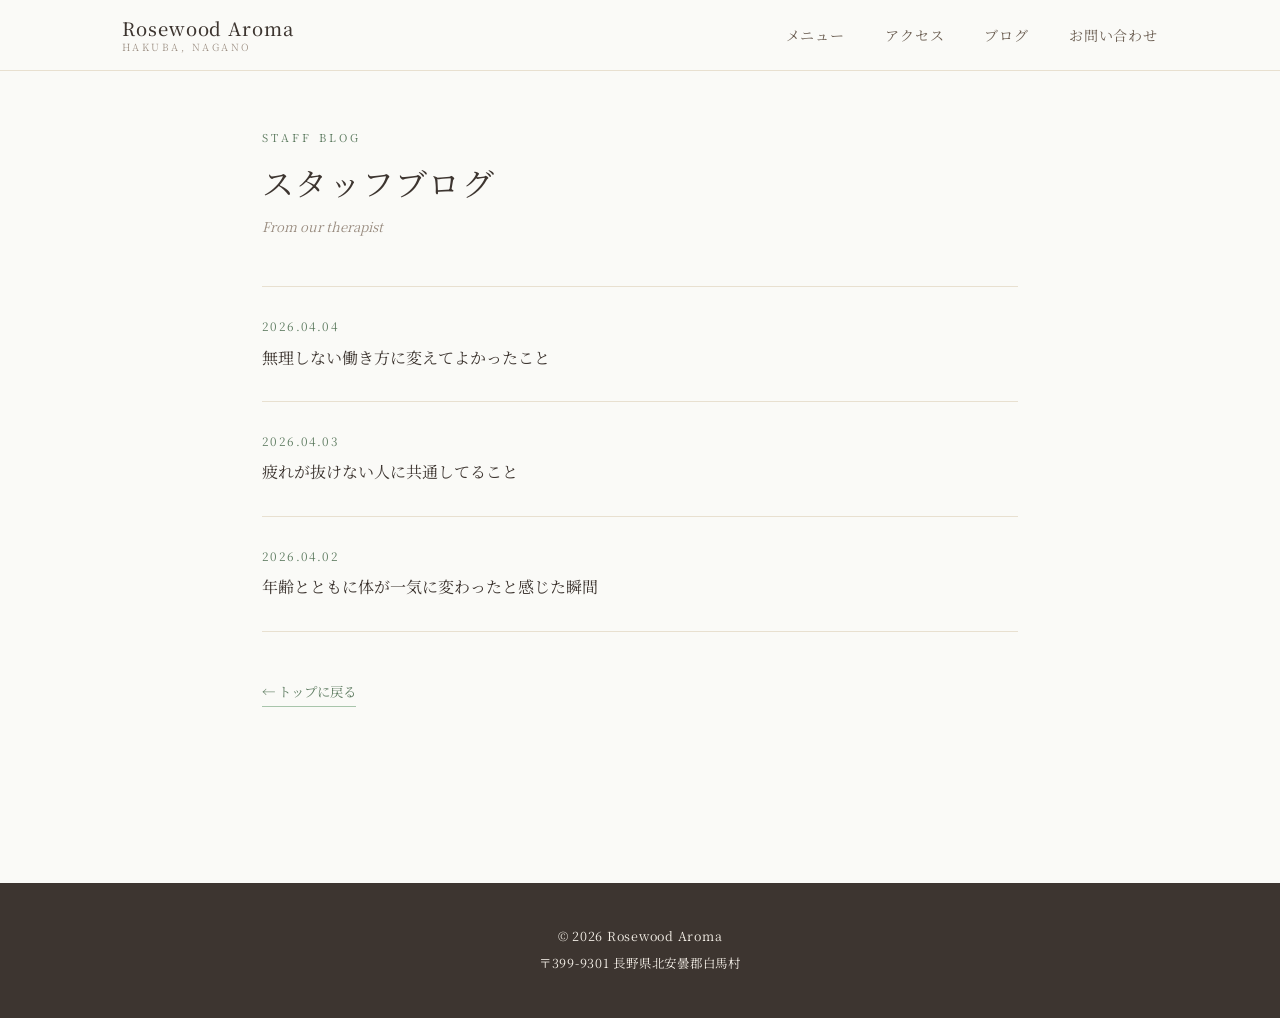
==== blog/index.html @ 558cebe7 "Initial commit: Rosewood Aroma website" ====
<!DOCTYPE html>
<html lang="ja">
<head>
  <meta charset="UTF-8">
  <meta name="viewport" content="width=device-width, initial-scale=1.0">
  <title>スタッフブログ | Rosewood Aroma</title>
  <meta name="description" content="Rosewood Aromaセラピストによるブログ。体のこと、暮らしのこと、白馬の日々のこと。">
  <link rel="stylesheet" href="../assets/style.css">
</head>
<body>

<nav>
  <div class="nav-inner">
    <a href="../index.html" class="nav-logo">
      Rosewood Aroma
      <span>HAKUBA, NAGANO</span>
    </a>
    <button class="hamburger" onclick="toggleMenu()" aria-label="メニューを開く">
      <span></span><span></span><span></span>
    </button>
    <ul class="nav-links" id="navLinks">
      <li><a href="../index.html#menu">メニュー</a></li>
      <li><a href="../index.html#access">アクセス</a></li>
      <li><a href="../blog/">ブログ</a></li>
      <li><a href="../index.html#contact">お問い合わせ</a></li>
    </ul>
  </div>
</nav>

<section class="blog-post-page">
  <div class="blog-index-wrap">

    <p class="section-label">Staff Blog</p>
    <h1 class="blog-post-title" style="font-size: clamp(1.5rem, 3vw, 2rem); margin-bottom: 0.4rem;">スタッフブログ</h1>
    <p style="font-size: 0.82rem; color: var(--text-light); font-style: italic; margin-bottom: 3rem;">From our therapist</p>

    <ul class="blog-list">
      <li class="blog-list-item">
        <p class="blog-list-date">2026.04.04</p>
        <a href="post1.html" class="blog-list-title">無理しない働き方に変えてよかったこと</a>
      </li>
      <li class="blog-list-item">
        <p class="blog-list-date">2026.04.03</p>
        <a href="post2.html" class="blog-list-title">疲れが抜けない人に共通してること</a>
      </li>
      <li class="blog-list-item">
        <p class="blog-list-date">2026.04.02</p>
        <a href="post3.html" class="blog-list-title">年齢とともに体が一気に変わったと感じた瞬間</a>
      </li>
    </ul>

    <a href="../index.html" class="blog-back" style="margin-top: 3rem;">← トップに戻る</a>

  </div>
</section>

<footer>
  <p>&copy; 2026 Rosewood Aroma</p>
  <p>〒399-9301 長野県北安曇郡白馬村</p>
</footer>

<script>
  function toggleMenu() {
    document.getElementById('navLinks').classList.toggle('open');
  }
</script>

</body>
</html>
---- assets/style.css ----
@import url('https://fonts.googleapis.com/css2?family=Noto+Serif+JP:wght@300;400;500;600&display=swap');

:root {
  --beige: #F5F0E8;
  --beige-dark: #E8E0D0;
  --green: #7A9E7E;
  --green-dark: #5C7A5F;
  --green-light: #A8C5AB;
  --off-white: #FAFAF7;
  --text-dark: #3D3530;
  --text-mid: #6B5E52;
  --text-light: #9B8E82;
  --white: #FFFFFF;
}

* { margin: 0; padding: 0; box-sizing: border-box; }

body {
  font-family: 'Noto Serif JP', serif;
  background-color: var(--off-white);
  color: var(--text-dark);
  line-height: 1.8;
}

/* ── Navigation ── */
nav {
  background-color: rgba(250, 250, 247, 0.96);
  backdrop-filter: blur(8px);
  position: fixed;
  top: 0;
  width: 100%;
  z-index: 100;
  border-bottom: 1px solid var(--beige-dark);
}

.nav-inner {
  max-width: 1100px;
  margin: 0 auto;
  padding: 0 2rem;
  display: flex;
  justify-content: space-between;
  align-items: center;
  height: 70px;
}

.nav-logo {
  font-size: 1.15rem;
  font-weight: 500;
  color: var(--text-dark);
  text-decoration: none;
  letter-spacing: 0.05em;
  line-height: 1.3;
}

.nav-logo span {
  display: block;
  font-size: 0.62rem;
  color: var(--text-light);
  letter-spacing: 0.25em;
  font-weight: 300;
}

.nav-links {
  display: flex;
  gap: 2.5rem;
  list-style: none;
}

.nav-links a {
  text-decoration: none;
  color: var(--text-mid);
  font-size: 0.88rem;
  letter-spacing: 0.06em;
  transition: color 0.3s;
}

.nav-links a:hover { color: var(--green-dark); }

.hamburger {
  display: none;
  flex-direction: column;
  gap: 5px;
  cursor: pointer;
  background: none;
  border: none;
  padding: 5px;
}

.hamburger span {
  display: block;
  width: 25px;
  height: 2px;
  background: var(--text-mid);
  transition: 0.3s;
}

/* ── Hero ── */
.hero {
  min-height: 100vh;
  background: linear-gradient(150deg, #F0EBE0 0%, var(--beige-dark) 45%, #D4DFD5 100%);
  display: flex;
  align-items: center;
  justify-content: center;
  text-align: center;
  padding: 7rem 2rem 5rem;
  position: relative;
  overflow: hidden;
}

.hero::before {
  content: '';
  position: absolute;
  inset: 0;
  background-image: url("data:image/svg+xml,%3Csvg width='60' height='60' viewBox='0 0 60 60' xmlns='http://www.w3.org/2000/svg'%3E%3Cg fill='none'%3E%3Cg fill='%237a9e7e' fill-opacity='0.07'%3E%3Cpath d='M36 34v-4h-2v4h-4v2h4v4h2v-4h4v-2h-4zm0-30V0h-2v4h-4v2h4v4h2V6h4V4h-4zM6 34v-4H4v4H0v2h4v4h2v-4h4v-2H6zM6 4V0H4v4H0v2h4v4h2V6h4V4H6z'/%3E%3C/g%3E%3C/g%3E%3C/svg%3E");
}

.hero-content { position: relative; max-width: 700px; }

.hero-eyebrow {
  font-size: 0.72rem;
  letter-spacing: 0.28em;
  color: var(--green-dark);
  margin-bottom: 2rem;
  text-transform: uppercase;
}

.hero h1 {
  font-size: clamp(1.9rem, 5vw, 3.2rem);
  font-weight: 400;
  line-height: 1.65;
  color: var(--text-dark);
  margin-bottom: 1.2rem;
  letter-spacing: 0.06em;
}

.hero-en {
  font-size: 1rem;
  color: var(--text-mid);
  margin-bottom: 3rem;
  font-style: italic;
  letter-spacing: 0.05em;
}

/* ── Buttons ── */
.btn-primary {
  display: inline-block;
  padding: 1rem 2.5rem;
  background-color: var(--green-dark);
  color: var(--white);
  text-decoration: none;
  font-size: 0.9rem;
  letter-spacing: 0.1em;
  font-family: 'Noto Serif JP', serif;
  transition: background-color 0.3s, transform 0.2s;
  border-radius: 2px;
}

.btn-primary:hover { background-color: var(--green); transform: translateY(-2px); }

.btn-secondary {
  display: inline-block;
  padding: 0.85rem 2.2rem;
  border: 1px solid var(--green-dark);
  color: var(--green-dark);
  text-decoration: none;
  font-size: 0.88rem;
  letter-spacing: 0.08em;
  font-family: 'Noto Serif JP', serif;
  transition: all 0.3s;
  border-radius: 2px;
}

.btn-secondary:hover { background-color: var(--green-dark); color: var(--white); }

/* ── Sections ── */
section { padding: 6rem 2rem; }

.section-inner { max-width: 1000px; margin: 0 auto; }

.section-label {
  font-size: 0.68rem;
  letter-spacing: 0.3em;
  color: var(--green-dark);
  text-transform: uppercase;
  margin-bottom: 0.5rem;
}

.section-title {
  font-size: clamp(1.4rem, 3vw, 1.9rem);
  font-weight: 400;
  color: var(--text-dark);
  margin-bottom: 0.4rem;
  letter-spacing: 0.05em;
}

.section-title-en {
  font-size: 0.82rem;
  color: var(--text-light);
  font-style: italic;
  margin-bottom: 2.5rem;
}

.divider { width: 40px; height: 1px; background: var(--green); margin: 1.5rem 0; }

/* ── Concept ── */
.concept { background-color: var(--beige); }

.concept-lead {
  font-size: clamp(1rem, 2.5vw, 1.3rem);
  line-height: 2;
  color: var(--text-dark);
  font-weight: 400;
}

.features {
  display: grid;
  grid-template-columns: repeat(3, 1fr);
  gap: 1.8rem;
  margin-top: 3rem;
}

.feature-item {
  text-align: center;
  padding: 2rem 1.5rem;
  background: var(--off-white);
  border-top: 2px solid var(--green-light);
}

.feature-icon { font-size: 1.8rem; margin-bottom: 0.8rem; }

.feature-title {
  font-size: 0.92rem;
  font-weight: 500;
  color: var(--text-dark);
  margin-bottom: 0.6rem;
  letter-spacing: 0.04em;
}

.feature-desc { font-size: 0.8rem; color: var(--text-light); line-height: 1.8; }

/* ── Menu ── */
.menu-grid {
  display: grid;
  grid-template-columns: repeat(2, 1fr);
  gap: 1.5rem;
  margin-bottom: 3rem;
}

.menu-item {
  padding: 2rem;
  background: var(--beige);
  border-left: 3px solid var(--green);
}

.menu-name { font-size: 1rem; font-weight: 500; color: var(--text-dark); margin-bottom: 0.3rem; }
.menu-duration { font-size: 0.78rem; color: var(--text-light); margin-bottom: 0.6rem; }
.menu-price { font-size: 1.3rem; color: var(--green-dark); font-weight: 500; }
.menu-cta { text-align: center; }

/* ── Testimonials ── */
.testimonials { background-color: #EEF2EE; }

.testimonial-grid {
  display: grid;
  grid-template-columns: repeat(3, 1fr);
  gap: 1.5rem;
}

.testimonial-item {
  background: var(--off-white);
  padding: 2rem;
}

.testimonial-item::before {
  content: '\201C';
  font-size: 3.5rem;
  color: var(--green-light);
  line-height: 1;
  display: block;
  margin-bottom: 0.3rem;
  font-family: Georgia, serif;
}

.testimonial-text { font-size: 0.87rem; line-height: 1.95; color: var(--text-mid); margin-bottom: 1rem; }
.testimonial-author { font-size: 0.77rem; color: var(--text-light); letter-spacing: 0.1em; }

/* ── Blog (top page) ── */
.blog-grid {
  display: grid;
  grid-template-columns: repeat(3, 1fr);
  gap: 1.5rem;
  margin-bottom: 2.5rem;
}

.blog-card { border-bottom: 1px solid var(--beige-dark); padding-bottom: 1.5rem; }
.blog-date { font-size: 0.73rem; color: var(--green-dark); letter-spacing: 0.1em; margin-bottom: 0.5rem; }

.blog-title {
  font-size: 0.93rem;
  color: var(--text-dark);
  text-decoration: none;
  line-height: 1.75;
  display: block;
  transition: color 0.3s;
}

.blog-title:hover { color: var(--green-dark); }
.blog-cta { text-align: center; }

/* ── Access ── */
.access { background-color: var(--beige); }
.access-info { font-size: 1rem; color: var(--text-mid); line-height: 2.1; }
.access-en { font-size: 0.83rem; color: var(--text-light); margin-top: 0.2rem; }

/* ── Contact ── */
.contact-links { display: flex; flex-direction: column; gap: 1rem; max-width: 420px; }

.contact-link {
  display: flex;
  align-items: center;
  gap: 1rem;
  padding: 1.2rem 1.5rem;
  text-decoration: none;
  color: var(--text-dark);
  border: 1px solid var(--beige-dark);
  transition: all 0.3s;
  font-size: 0.88rem;
}

.contact-link:hover { border-color: var(--green); background: var(--beige); }
.contact-link-icon { font-size: 1.2rem; }

/* ── Footer ── */
footer {
  background-color: var(--text-dark);
  color: var(--beige);
  text-align: center;
  padding: 2.5rem;
  font-size: 0.78rem;
  letter-spacing: 0.06em;
  line-height: 2.2;
}

/* ── Blog post page ── */
.blog-post-page { padding-top: 0; }

.blog-post-wrap {
  max-width: 720px;
  margin: 0 auto;
  padding: 8rem 2rem 5rem;
}

.blog-post-meta {
  font-size: 0.72rem;
  color: var(--green-dark);
  letter-spacing: 0.2em;
  text-transform: uppercase;
  margin-bottom: 1rem;
}

.blog-post-title {
  font-size: clamp(1.4rem, 3.5vw, 1.9rem);
  font-weight: 400;
  line-height: 1.65;
  color: var(--text-dark);
  letter-spacing: 0.04em;
}

.blog-post-divider { width: 40px; height: 1px; background: var(--green); margin: 2rem 0; }

.blog-post-body p {
  font-size: 0.95rem;
  line-height: 2.15;
  color: var(--text-mid);
  margin-bottom: 1.8rem;
}

.blog-back {
  display: inline-flex;
  align-items: center;
  gap: 0.4rem;
  margin-top: 2.5rem;
  font-size: 0.84rem;
  color: var(--green-dark);
  text-decoration: none;
  border-bottom: 1px solid var(--green-light);
  padding-bottom: 2px;
  transition: color 0.3s;
}

.blog-back:hover { color: var(--text-dark); }

/* ── Blog index page ── */
.blog-index-wrap {
  max-width: 820px;
  margin: 0 auto;
  padding: 8rem 2rem 5rem;
}

.blog-list { list-style: none; }

.blog-list-item {
  border-bottom: 1px solid var(--beige-dark);
  padding: 1.8rem 0;
}

.blog-list-item:first-child { border-top: 1px solid var(--beige-dark); }

.blog-list-date { font-size: 0.73rem; color: var(--green-dark); letter-spacing: 0.12em; margin-bottom: 0.4rem; }

.blog-list-title {
  font-size: 1rem;
  color: var(--text-dark);
  text-decoration: none;
  line-height: 1.7;
  transition: color 0.3s;
}

.blog-list-title:hover { color: var(--green-dark); }

/* ── Responsive ── */
@media (max-width: 768px) {
  .nav-links {
    display: none;
    position: absolute;
    top: 70px;
    left: 0;
    right: 0;
    background: var(--off-white);
    flex-direction: column;
    padding: 1.5rem 2rem;
    border-bottom: 1px solid var(--beige-dark);
    gap: 1.5rem;
  }

  .nav-links.open { display: flex; }
  .hamburger { display: flex; }

  .features,
  .menu-grid,
  .testimonial-grid,
  .blog-grid {
    grid-template-columns: 1fr;
  }

  section { padding: 4rem 1.5rem; }
}
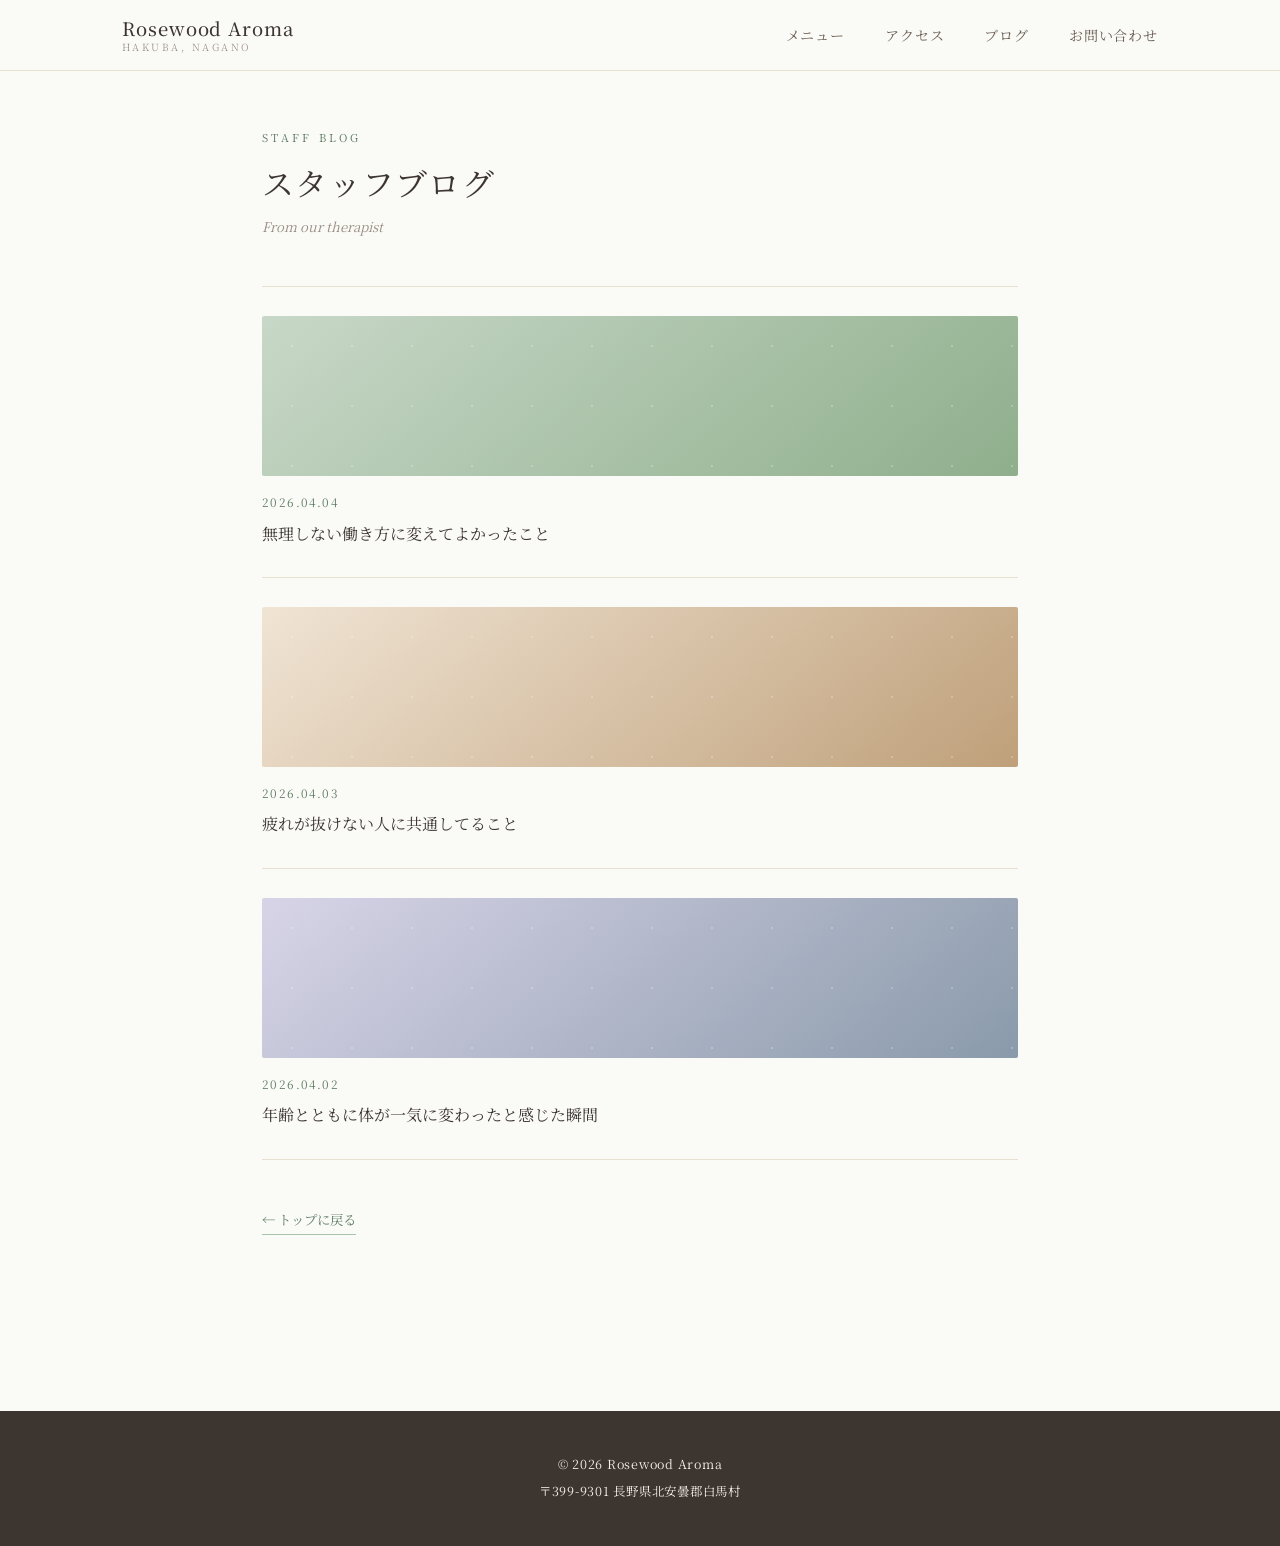
==== commit 34494bf8: "Add eye-catch hero images and prev/next navigation to blog posts" ====
--- a/blog/index.html
+++ b/blog/index.html
@@ -6,6 +6,7 @@
   <title>スタッフブログ | Rosewood Aroma</title>
   <meta name="description" content="Rosewood Aromaセラピストによるブログ。体のこと、暮らしのこと、白馬の日々のこと。">
   <link rel="stylesheet" href="../assets/style.css">
+  <link rel="stylesheet" href="https://cdnjs.cloudflare.com/ajax/libs/font-awesome/6.5.0/css/all.min.css">
 </head>
 <body>
 
@@ -36,14 +37,23 @@
 
     <ul class="blog-list">
       <li class="blog-list-item">
+        <a href="post1.html" style="text-decoration:none; display:block;">
+          <div class="blog-card-thumb blog-card-thumb-1"></div>
+        </a>
         <p class="blog-list-date">2026.04.04</p>
         <a href="post1.html" class="blog-list-title">無理しない働き方に変えてよかったこと</a>
       </li>
       <li class="blog-list-item">
+        <a href="post2.html" style="text-decoration:none; display:block;">
+          <div class="blog-card-thumb blog-card-thumb-2"></div>
+        </a>
         <p class="blog-list-date">2026.04.03</p>
         <a href="post2.html" class="blog-list-title">疲れが抜けない人に共通してること</a>
       </li>
       <li class="blog-list-item">
+        <a href="post3.html" style="text-decoration:none; display:block;">
+          <div class="blog-card-thumb blog-card-thumb-3"></div>
+        </a>
         <p class="blog-list-date">2026.04.02</p>
         <a href="post3.html" class="blog-list-title">年齢とともに体が一気に変わったと感じた瞬間</a>
       </li>
--- a/assets/style.css
+++ b/assets/style.css
@@ -417,6 +417,131 @@
 }
 
 .blog-list-title:hover { color: var(--green-dark); }
+
+/* ── Blog eye-catch hero ── */
+.blog-hero {
+  width: 100%;
+  height: 340px;
+  position: relative;
+  overflow: hidden;
+  display: flex;
+  align-items: center;
+  justify-content: center;
+  margin-bottom: 0;
+}
+
+.blog-hero::before {
+  content: '';
+  position: absolute;
+  inset: 0;
+  background-image: url("data:image/svg+xml,%3Csvg width='80' height='80' viewBox='0 0 80 80' xmlns='http://www.w3.org/2000/svg'%3E%3Cg fill='none'%3E%3Ccircle cx='40' cy='40' r='1.5' fill='%23ffffff' fill-opacity='0.25'/%3E%3Ccircle cx='0' cy='0' r='1.5' fill='%23ffffff' fill-opacity='0.25'/%3E%3Ccircle cx='80' cy='0' r='1.5' fill='%23ffffff' fill-opacity='0.25'/%3E%3Ccircle cx='0' cy='80' r='1.5' fill='%23ffffff' fill-opacity='0.25'/%3E%3Ccircle cx='80' cy='80' r='1.5' fill='%23ffffff' fill-opacity='0.25'/%3E%3C/g%3E%3C/svg%3E");
+  opacity: 0.6;
+}
+
+.blog-hero-1 { background: linear-gradient(140deg, #C8D8C8 0%, #8FAF8C 50%, #6B8F6B 100%); }
+.blog-hero-2 { background: linear-gradient(140deg, #F0E4D4 0%, #D4B896 50%, #BFA07A 100%); }
+.blog-hero-3 { background: linear-gradient(140deg, #D8D4E8 0%, #B8BFCC 50%, #8A9AAA 100%); }
+
+.blog-hero-inner {
+  position: relative;
+  text-align: center;
+  padding: 2rem;
+  max-width: 680px;
+}
+
+.blog-hero-label {
+  display: inline-block;
+  font-size: 0.68rem;
+  letter-spacing: 0.3em;
+  color: rgba(255,255,255,0.85);
+  text-transform: uppercase;
+  margin-bottom: 1.2rem;
+  border-bottom: 1px solid rgba(255,255,255,0.4);
+  padding-bottom: 0.5rem;
+}
+
+.blog-hero-date {
+  font-size: 0.72rem;
+  color: rgba(255,255,255,0.75);
+  letter-spacing: 0.2em;
+  margin-top: 1.2rem;
+}
+
+.blog-hero-title {
+  font-size: clamp(1.3rem, 3vw, 1.9rem);
+  font-weight: 400;
+  color: #ffffff;
+  line-height: 1.7;
+  letter-spacing: 0.05em;
+  text-shadow: 0 1px 8px rgba(0,0,0,0.15);
+}
+
+/* ── Blog post wrap (updated) ── */
+.blog-post-wrap {
+  max-width: 720px;
+  margin: 0 auto;
+  padding: 3rem 2rem 5rem;
+}
+
+/* ── Prev/Next navigation ── */
+.blog-post-nav {
+  display: flex;
+  justify-content: space-between;
+  align-items: flex-start;
+  margin-top: 3.5rem;
+  padding-top: 2rem;
+  border-top: 1px solid var(--beige-dark);
+  gap: 1rem;
+}
+
+.blog-nav-prev,
+.blog-nav-next {
+  text-decoration: none;
+  max-width: 46%;
+  transition: color 0.3s;
+}
+
+.blog-nav-next { text-align: right; margin-left: auto; }
+
+.blog-nav-dir {
+  display: block;
+  font-size: 0.65rem;
+  letter-spacing: 0.25em;
+  color: var(--green-dark);
+  text-transform: uppercase;
+  margin-bottom: 0.4rem;
+}
+
+.blog-nav-title {
+  font-size: 0.85rem;
+  color: var(--text-mid);
+  line-height: 1.65;
+  display: block;
+  transition: color 0.3s;
+}
+
+.blog-nav-prev:hover .blog-nav-title,
+.blog-nav-next:hover .blog-nav-title { color: var(--green-dark); }
+
+/* ── Blog card with thumbnail ── */
+.blog-card-thumb {
+  height: 160px;
+  border-radius: 2px;
+  margin-bottom: 1rem;
+  overflow: hidden;
+}
+
+.blog-card-thumb-1 { background: linear-gradient(140deg, #C8D8C8 0%, #8FAF8C 100%); }
+.blog-card-thumb-2 { background: linear-gradient(140deg, #F0E4D4 0%, #BFA07A 100%); }
+.blog-card-thumb-3 { background: linear-gradient(140deg, #D8D4E8 0%, #8A9AAA 100%); }
+
+.blog-card-thumb::after {
+  content: '';
+  display: block;
+  width: 100%;
+  height: 100%;
+  background-image: url("data:image/svg+xml,%3Csvg width='60' height='60' viewBox='0 0 60 60' xmlns='http://www.w3.org/2000/svg'%3E%3Ccircle cx='30' cy='30' r='1' fill='%23ffffff' fill-opacity='0.3'/%3E%3C/svg%3E");
+}
 
 /* ── Responsive ── */
 @media (max-width: 768px) {
